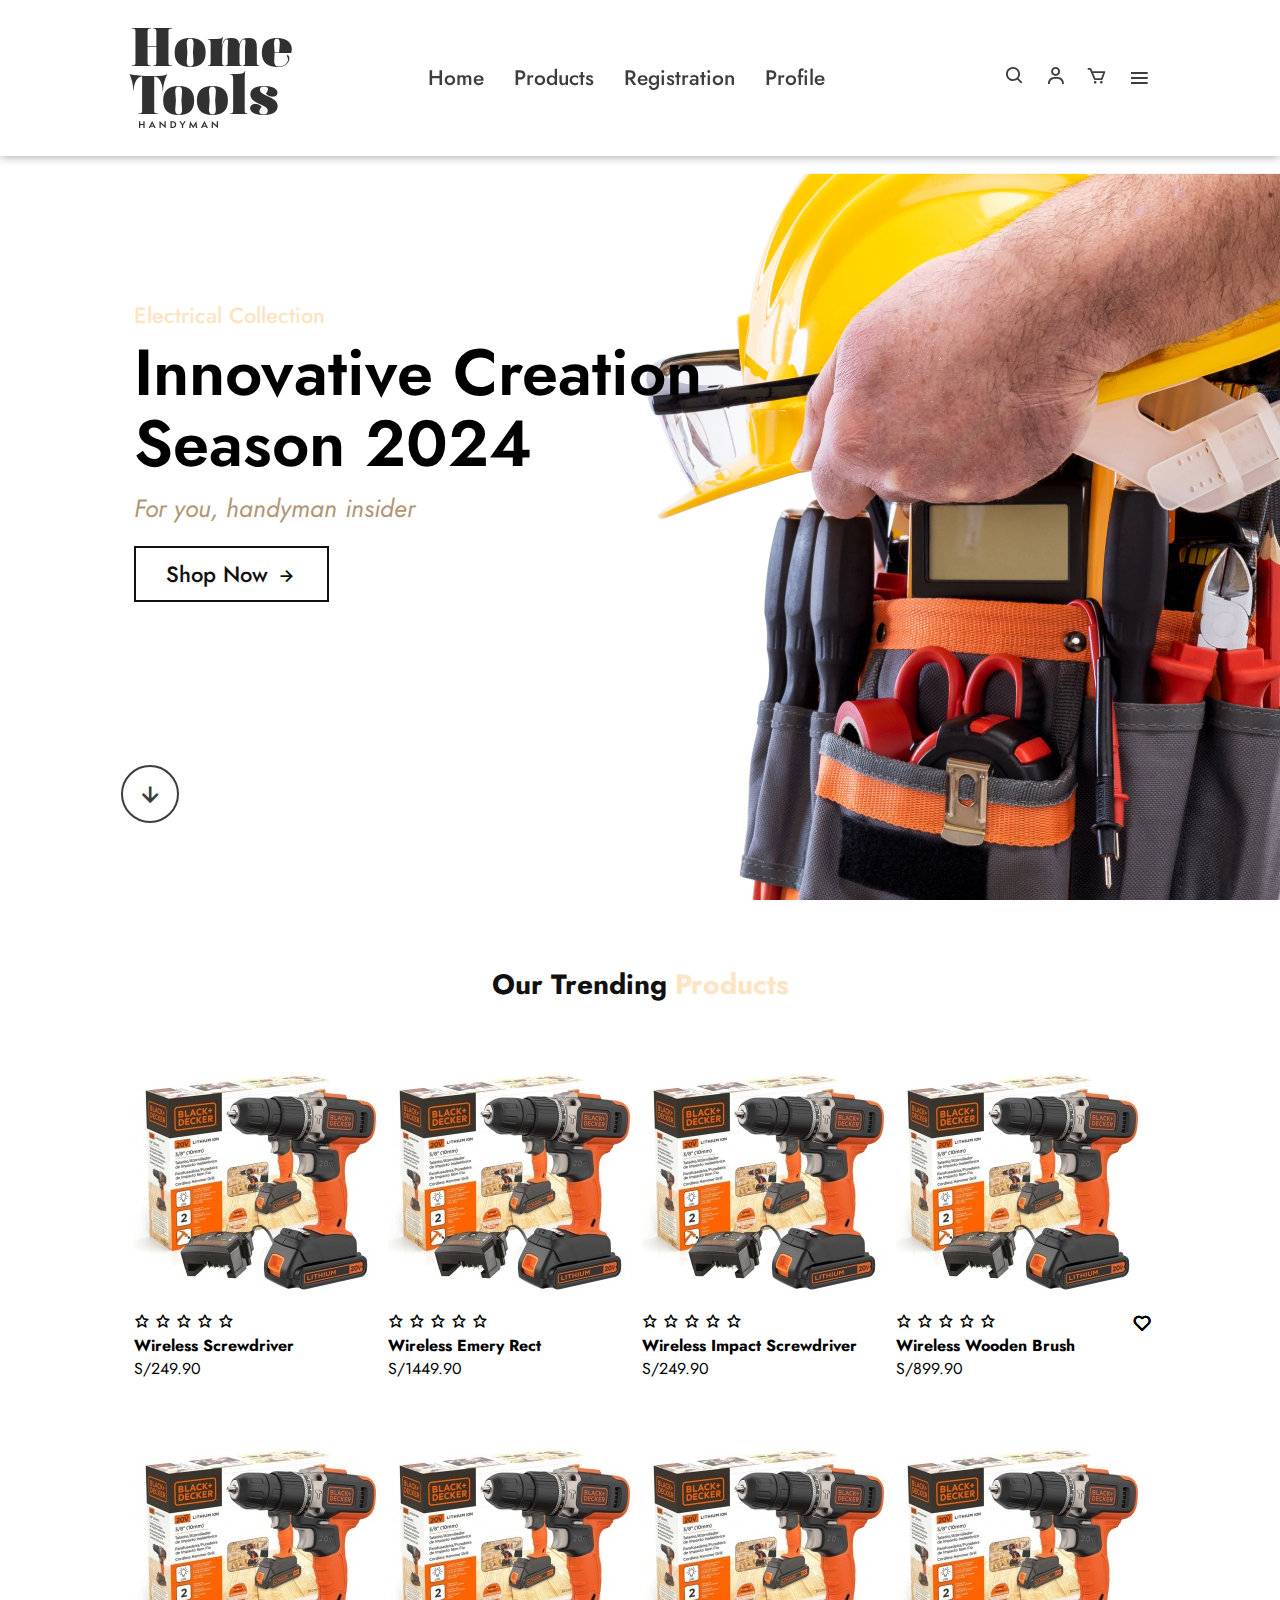
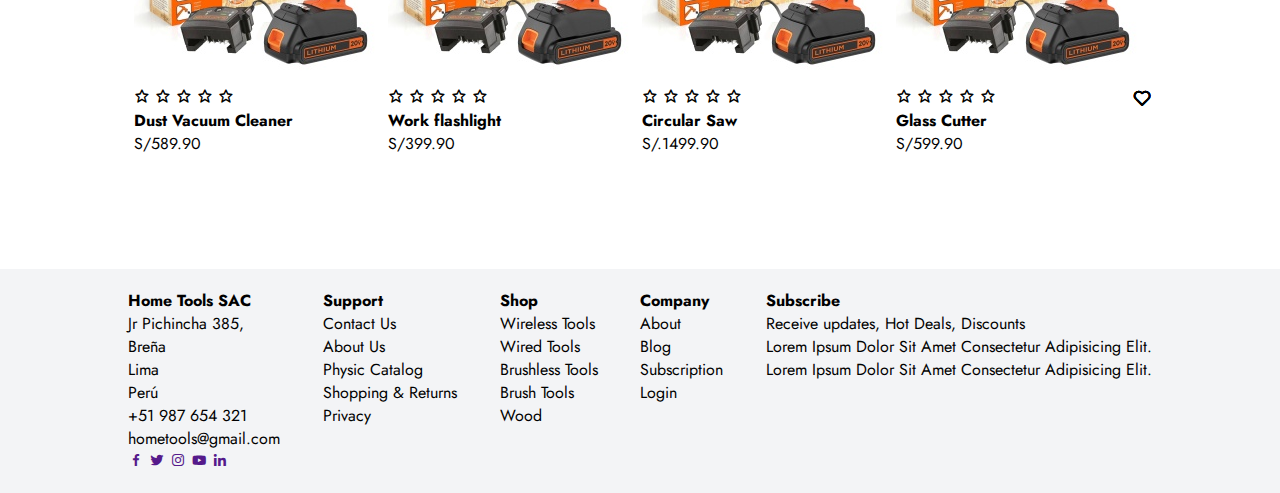
==== index.html @ b831c948 "primer commit tarea 2" ====
<!DOCTYPE html>
<html lang="en">
  <head>
    <meta charset="UTF-8" />
    <meta name="viewport" content="width=device-width, initial-scale=1.0" />
    <title>Catálogo de Productos</title>
    <link rel="stylesheet" href="styles.css" />
    <link rel="preconnect" href="https://fonts.googleapis.com" />
    <link rel="preconnect" href="https://fonts.gstatic.com" crossorigin />
    <link
      href="https://fonts.googleapis.com/css2?family=Fraunces:opsz,wght@9..144,300;9..144,400;9..144,700&family=Jost:wght@100;200;300;400;500;600;700&display=swap"
      rel="stylesheet"
    />
    <link
      rel="stylesheet"
      href="https://cdnjs.cloudflare.com/ajax/libs/font-awesome/6.5.1/css/all.min.css"
      integrity="sha512-DTOQO9RWCH3ppGqcWaEA1BIZOC6xxalwEsw9c2QQeAIftl+Vegovlnee1c9QX4TctnWMn13TZye+giMm8e2LwA=="
      crossorigin="anonymous"
      referrerpolicy="no-referrer"
    />
    <link
      rel="stylesheet"
      href="https://unpkg.com/boxicons@latest/css/boxicons.min.css"
    />
    <link href="https://cdn.jsdelivr.net/npm/bootstrap@5.3.2/dist/css/bootstrap.min.css" rel="stylesheet" integrity="sha384-T3c6CoIi6uLrA9TneNEoa7RxnatzjcDSCmG1MXxSR1GAsXEV/Dwwykc2MPK8M2HN" crossorigin="anonymous">
  </head>
  <body>
    <header class="head-back">
      <a href="#" class="logo"
        ><img src="./src/logo.png" alt="Logo Principal"
      /></a>

      <ul class="navmenu">
        <li><a href="index.html">Home</a></li>
        <li><a href="products.html">Products</a></li>
        <li><a href="registration.html">Registration</a></li>
        <li><a href="profile.html">Profile</a></li>
      </ul>

      <div class="nav-icon">
        <a href=""><i class="bx bx-search"></i></a>
        <a href="profile.html"><i class="bx bx-user"></i></a>
        <a href=""><i class="bx bx-cart"></i></a>

        <div class="bx bx-menu" id="menu-icon"></div>
      </div>
    </header>

    <section class="main-home">
      <div class="main-text">
        <h5>Electrical Collection</h5>
        <h1> 
          Innovative Creation <br />
          Season 2024
        </h1>
        <p>For you, handyman insider</p>
        <a href="#" class="main-btn"
          >Shop Now <i class="bx bx-right-arrow-alt"></i
        ></a>
      </div>

      <div class="down-arrow">
        <a href="#trending" class="down"
          ><i class="bx bx-down-arrow-alt"></i
        ></a>
      </div>
    </section>

    <section class="trending-product" id="trending">
      <div class="center-text">
        <h2>Our Trending <span>Products</span></h2>
      </div>

      <div class="products1">
        <div class="row">
          <img src="src/1.jpg" alt="Atornillador inalámbrico" />
          <div class="heart-icon">
            <i class="bx bx-heart"></i>
          </div>
          <div class="rating">
            <i class="bx bx-star"></i>
            <i class="bx bx-star"></i>
            <i class="bx bx-star"></i>
            <i class="bx bx-star"></i>
            <i class="bx bx-star"></i>
          </div>
          <div class="price">
            <h4>Wireless Screwdriver</h4>
            <p>S/249.90</p>
          </div>
        </div>

        <div class="row">
          <img src="src/1.jpg" alt="Esmeril recto" />
          <div class="heart-icon">
            <i class="bx bx-heart"></i>
          </div>
          <div class="rating">
            <i class="bx bx-star"></i>
            <i class="bx bx-star"></i>
            <i class="bx bx-star"></i>
            <i class="bx bx-star"></i>
            <i class="bx bx-star"></i>
          </div>
          <div class="price">
            <h4>Wireless Emery Rect</h4>
            <p>S/1449.90</p>
          </div>
        </div>

        <div class="row">
          <img src="src/1.jpg" alt="Atornillador de impacto" />
          <div class="heart-icon">
            <i class="bx bx-heart"></i>
          </div>
          <div class="rating">
            <i class="bx bx-star"></i>
            <i class="bx bx-star"></i>
            <i class="bx bx-star"></i>
            <i class="bx bx-star"></i>
            <i class="bx bx-star"></i>
          </div>
          <div class="price">
            <h4>Wireless Impact Screwdriver</h4>
            <p>S/249.90</p>
          </div>
        </div>

        <div class="row">
          <img src="src/1.jpg" alt="Cepillo Inalámbrico" />
          <div class="heart-icon">
            <i class="bx bx-heart"></i>
          </div>
          <div class="rating">
            <i class="bx bx-star"></i>
            <i class="bx bx-star"></i>
            <i class="bx bx-star"></i>
            <i class="bx bx-star"></i>
            <i class="bx bx-star"></i>
          </div>
          <div class="price">
            <h4>Wireless Wooden Brush</h4>
            <p>S/899.90</p>
          </div>
        </div>
    </div>
        <div class="products1">
          <div class="row">
            <img src="src/1.jpg" alt="Dust Vacuum Cleaner" />
            <div class="heart-icon">
              <i class="bx bx-heart"></i>
            </div>
            <div class="rating">
              <i class="bx bx-star"></i>
              <i class="bx bx-star"></i>
              <i class="bx bx-star"></i>
              <i class="bx bx-star"></i>
              <i class="bx bx-star"></i>
            </div>
            <div class="price">
              <h4>Dust Vacuum Cleaner</h4>
              <p>S/589.90</p>
            </div>
          </div>

          <div class="row">
            <img src="src/1.jpg" alt="Work Flashlight" />
            <div class="heart-icon">
              <i class="bx bx-heart"></i>
            </div>
            <div class="rating">
              <i class="bx bx-star"></i>
              <i class="bx bx-star"></i>
              <i class="bx bx-star"></i>
              <i class="bx bx-star"></i>
              <i class="bx bx-star"></i>
            </div>
            <div class="price">
              <h4>Work flashlight</h4>
              <p>S/399.90</p>
            </div>
          </div>

          <div class="row">
            <img src="src/1.jpg" alt="Circular Saw" />
            <div class="heart-icon">
              <i class="bx bx-heart"></i>
            </div>
            <div class="rating">
              <i class="bx bx-star"></i>
              <i class="bx bx-star"></i>
              <i class="bx bx-star"></i>
              <i class="bx bx-star"></i>
              <i class="bx bx-star"></i>
            </div>
            <div class="price">
              <h4>Circular Saw</h4>
              <p>S/.1499.90</p>
            </div>
          </div>

          <div class="row">
            <img src="src/1.jpg" alt="Glass Cutter" />
            <div class="heart-icon">
              <i class="bx bx-heart"></i>
            </div>
            <div class="rating">
              <i class="bx bx-star"></i>
              <i class="bx bx-star"></i>
              <i class="bx bx-star"></i>
              <i class="bx bx-star"></i>
              <i class="bx bx-star"></i>
            </div>
            <div class="price">
              <h4>Glass Cutter</h4>
              <p>S/599.90</p>
            </div>
          </div>
        </div>
      </div>
    </section>

    <footer class="contact">
        <div class="contact-info">
            <div class="first-info">
                <h4>Home Tools SAC</h4>

                <p>Jr Pichincha 385, <br> Breña <br> Lima <br> Perú</p>
                <p>+51 987 654 321</p>
                <p>hometools@gmail.com</p>

                <div class="social-icon">
                    <a href=""><i class='bx bxl-facebook' ></i></a>
                    <a href=""><i class='bx bxl-twitter' ></i></a>
                    <a href=""><i class='bx bxl-instagram' ></i></a>
                    <a href=""><i class='bx bxl-youtube' ></i></a>
                    <a href=""><i class='bx bxl-linkedin' ></i></a>
                </div>
            </div>
            <div class="second-info">
                <h4>Support</h4>
                <p>Contact Us</p>
                <p>About Us</p>
                <p>Physic Catalog</p>
                <p>Shopping & Returns</p>
                <p>Privacy</p>
            </div>

            <div class="third-info">
                    <h4>Shop</h4>
                    <p>Wireless Tools</p>
                    <p>Wired Tools</p>
                    <p>Brushless Tools</p>
                    <p>Brush Tools</p>
                    <p>Wood</p>
            </div>

            <div class="fourth-info">
                <h4>Company</h4>
                <p>About</p>
                <p>Blog</p>
                <p>Subscription</p>
                <p>Login</p>
            </div>

            <div class="five">
                <h4>Subscribe</h4>
                <p>Receive updates, Hot Deals, Discounts</p>
                <p>Lorem Ipsum Dolor Sit Amet Consectetur Adipisicing Elit.</p>
                <p>Lorem Ipsum Dolor Sit Amet Consectetur Adipisicing Elit.</p>
                <p></p>
            </div>
        </div>
    </footer>



    <script src="https://cdn.jsdelivr.net/npm/bootstrap@5.3.2/dist/js/bootstrap.bundle.min.js" integrity="sha384-C6RzsynM9kWDrMNeT87bh95OGNyZPhcTNXj1NW7RuBCsyN/o0jlpcV8Qyq46cDfL" crossorigin="anonymous"></script>
  </body>
</html>
---- styles.css ----
*{
    margin: 0;
    padding: 0;
    box-sizing: border-box;
    font-family: 'Jost', sans-serif;
    list-style: none;
    text-decoration: none;
}

header{
    position: fixed;
    width: 100%;
    top: 0;
    right: 0;
    z-index: 1000;
    display: flex;
    align-items: center;
    justify-content: space-between;
    background: #fff;
    padding: 20px 10%;
    box-shadow: 0px 0px 10px rgb(0 0 0 / 40%);
}
.logo{
    max-width: 120px;
    height: auto;
}

.navmenu{
    display: flex;
}

.navmenu a{
    color: #3d3d3d;
    font-size: 21px;
    text-transform: capitalize;
    padding: 15px 15px;
    font-weight: 500;
    transition: all .5s ease;
}

.navmenu a:hover{
    color: bisque;
}

.nav-icon{
    display: flex;
    align-items: center;
}

.nav-icon i{
    margin-right: 20px;
    color: #3d3d3d;
    font-size: 21px;
    font-weight: 500;
    transition: all .5s ease;
}

.nav-icon i:hover{
    transform: scale(1.5);
    color: bisque;
}

#menu-icon{
    font-size: 25px;
    color: #3d3d3d;
    z-index: 10001;
    cursor: pointer;
}

section{
    padding: 5% 10.5%;
}

.main-home{
    width: 100%;
    height: 100vh;
    background-image: url(src/banner.png);
    background-position: center;
    background-size: cover;
    display: grid;    
    grid-template-columns: repeat(1, 1fr);
    align-items: center;
}
.main-text h5{
    color:bisque;
    font-size: 22px;
    text-transform: capitalize;
    font-weight: 500;
}

.main-text h1{
    color: #000;
    font-size: 65px;
    text-transform: capitalize;
    line-height: 1.1;
    font-weight: 600;
    margin: 6px 0 10px;
}

.main-text p{
    color: rgb(175, 150, 119);
    font-size: 25px;
    font-style: italic;
    margin-bottom: 20px;
}

.main-btn{
    display: inline-block;
    color: #111;
    font-size: 22px;
    font-weight: 500;
    text-transform: capitalize;
    border: 2px solid #111;
    padding: 10px 30px;
    transition: all .42s ease;
}

.main-btn:hover{
    background-color: #000;
    color: #fff;
}

.main-btn i{
    vertical-align: middle;
}

.down-arrow{
    position: absolute;
    top: 85%;
    right: 86%;
}

.down i{
    font-size: 30px;
    color: #3d3d3d;
    border: 2px solid #3d3d3d;
    border-radius: 80%;
    padding: 12px 12px;
}

.down i:hover{
    background-color: #3d3d3d;
    color: #fff;
    transition: all .42s ease;
}

.center-text h2{
    color: #111;
    font-size: 28px;
    text-transform: capitalize;
    text-align: center;
    margin-bottom: 30px;
}

.center-text span{
    color: bisque;

}

.products1, .products2{
    display: flex;
    justify-content: space-between;
    margin: 50px 0;
    transition: all 0.5s;
}

.row img:hover{
    transform: scale(0.9);
}

.row .heart-icon{
    position: absolute;
    right: 10%;
    font-size: 20px;
}

.row .heart-icon:hover{
    color: bisque;
}

.ratting i{
    color: bisque;
    font-size: 18px;
}

footer{
    position:relative;
    width: 100%;
    bottom: 0;
    right: 0;
    background: #f3f4f6;
    padding: 20px 10%;
}

.contact-info{
    display: flex;
    align-items:start;
    justify-content: space-between;
}

.wrapper{
    display: flex;
    justify-content: center;
    align-items: center;
    min-height: 100vh;
    padding-bottom: 0;
}

.reg-form{
    width: 750px;
    background: rgba(255,228,196,0.9);
    border-radius: 10px;
    color: #8f8d8d;
    padding: 40px 35px 55px;
    border: 2px solid rgba(102, 98, 98, 0.2);
    box-shadow: 0 0 10px rgba(0, 0, 0, .2);
}

.reg-form h1{
    font-size: 36px;
    text-align: center;
    margin-bottom: 20px;
}

.wrapper .input-box{
    display: flex;
    justify-content: space-between;
    flex-wrap: wrap;
}

.input-box .input-field{
    position: relative;
    width: 48%;
    height: 50px;
    margin: 13px 0;

}

.input-box .input-field input{
    width: 100%;
    height: 100%;
    background: transparent;
    border: 2px solid rgba(102, 98, 98, 0.2);
    outline: none;
    font-size: 16px;
    color: #fff;
    border-radius: 6px;
    padding: 15px 15px 15px 40px;
}

.input-box .input-field input::placeholder{
    color: #fff;
}

.input-box .input-field i{
    position: absolute;
    left: 15px;
    top: 50%;
    transform: translateY(-50%);
    font-size: 20px;
}
.reg-form label{
    display: inline-block;
    font-size: 14.5px;
    margin: 10px 0 23px;
}

.reg-form label input{
    accent-color: #fff;
    margin-right: 5px;
}
.reg-form .btn{
    width: 100%;
    height: 45px;
    background: #fff;
    border: none;
    outline: none;
    border-radius: 6px;
    box-shadow: 0 0 10px rgba(0, 0, 0, .1);
    cursor: pointer;
    font-size: 16px;
    color: #333;
    font-weight: 600;
}

.container{
    background: bisque;
    width: 540px;
    height: 465px;
    margin: 0 auto;
    position: relative;
    margin-top: 10%;
    box-shadow: 2px 5px 20px rgba(119, 119, 119, 0.5);

}

.logo2{
    float: right;
    margin-right: 12px;
    margin-top: 12px;
    color: rgb(102, 98, 98);
    font-weight: 900;
    font-size: 1.5rem;
    letter-spacing: 1px;
}

.CTA{
    width: 80px;
    height: 40px;
    right: -20px;    
    bottom: 0;
    margin-bottom: 90px;
    position: absolute;
    z-index: 1s;
    font-size: 1em;
    transform: rotate(-90deg);
    transition: all .5s ease-in-out;
    cursor: pointer;
}

.CTA h1{
    color: #9e9a9a;
    margin-top: 10px;
    margin-left: 9px;
}

.CTA:hover{
    transform: scale(1.6);
}

.leftbox{
    float: left;
    top: -5%;
    left: 5%;
    position: absolute;
    width: 15%;
    height: 110%;
    background: #000;
    box-shadow: 3px 3px 10px rgba(119, 119, 119, 0.5);
}

nav a{
    list-style: none;
    padding: 35px;
    color: #fff;
    font-size: 1.1em;
    display: block;
    transition: all 0.3s ease-in-out;
}

nav a:hover{
    color: bisque;
    transform: scale(1.8);
    cursor: pointer;
}

nav a:first-child{
    margin-top: 7px ;
}

.active{
    color: bisque;
}

.rightbox{
    float: right;
    width: 45%;
    height: 100%;
}

.profile{
    position: absolute;
    width: 70%;
}

.profile h1{
    color: #9e9a9a;
    font-size: 1em;
    margin-top: 60px;
    margin-bottom: 35px;
}

.profile h2{
    color: #777;
    width: 80%;
    text-transform: uppercase;
    font-size: 13px;
    letter-spacing: 1px;
    margin-left: 2px;
}

.profile p{
    border-width: 1px;
    border-style: solid;
    border-image: linear-gradient(to right,#3fb6a8,  rgba(126,211,134,0.5)) 1 0%;
    border-top: 0;
    width: 80%;
    font-size: 0.95em;
    padding: 7px 0;
    color: #070707;
}

.btn2{
    float: right;
    text-transform: uppercase;
    font-size: 10px;
    border: none;
    color: #000;
}

.btn2:hover{
    text-decoration: underline;
    font-weight: 900;
}
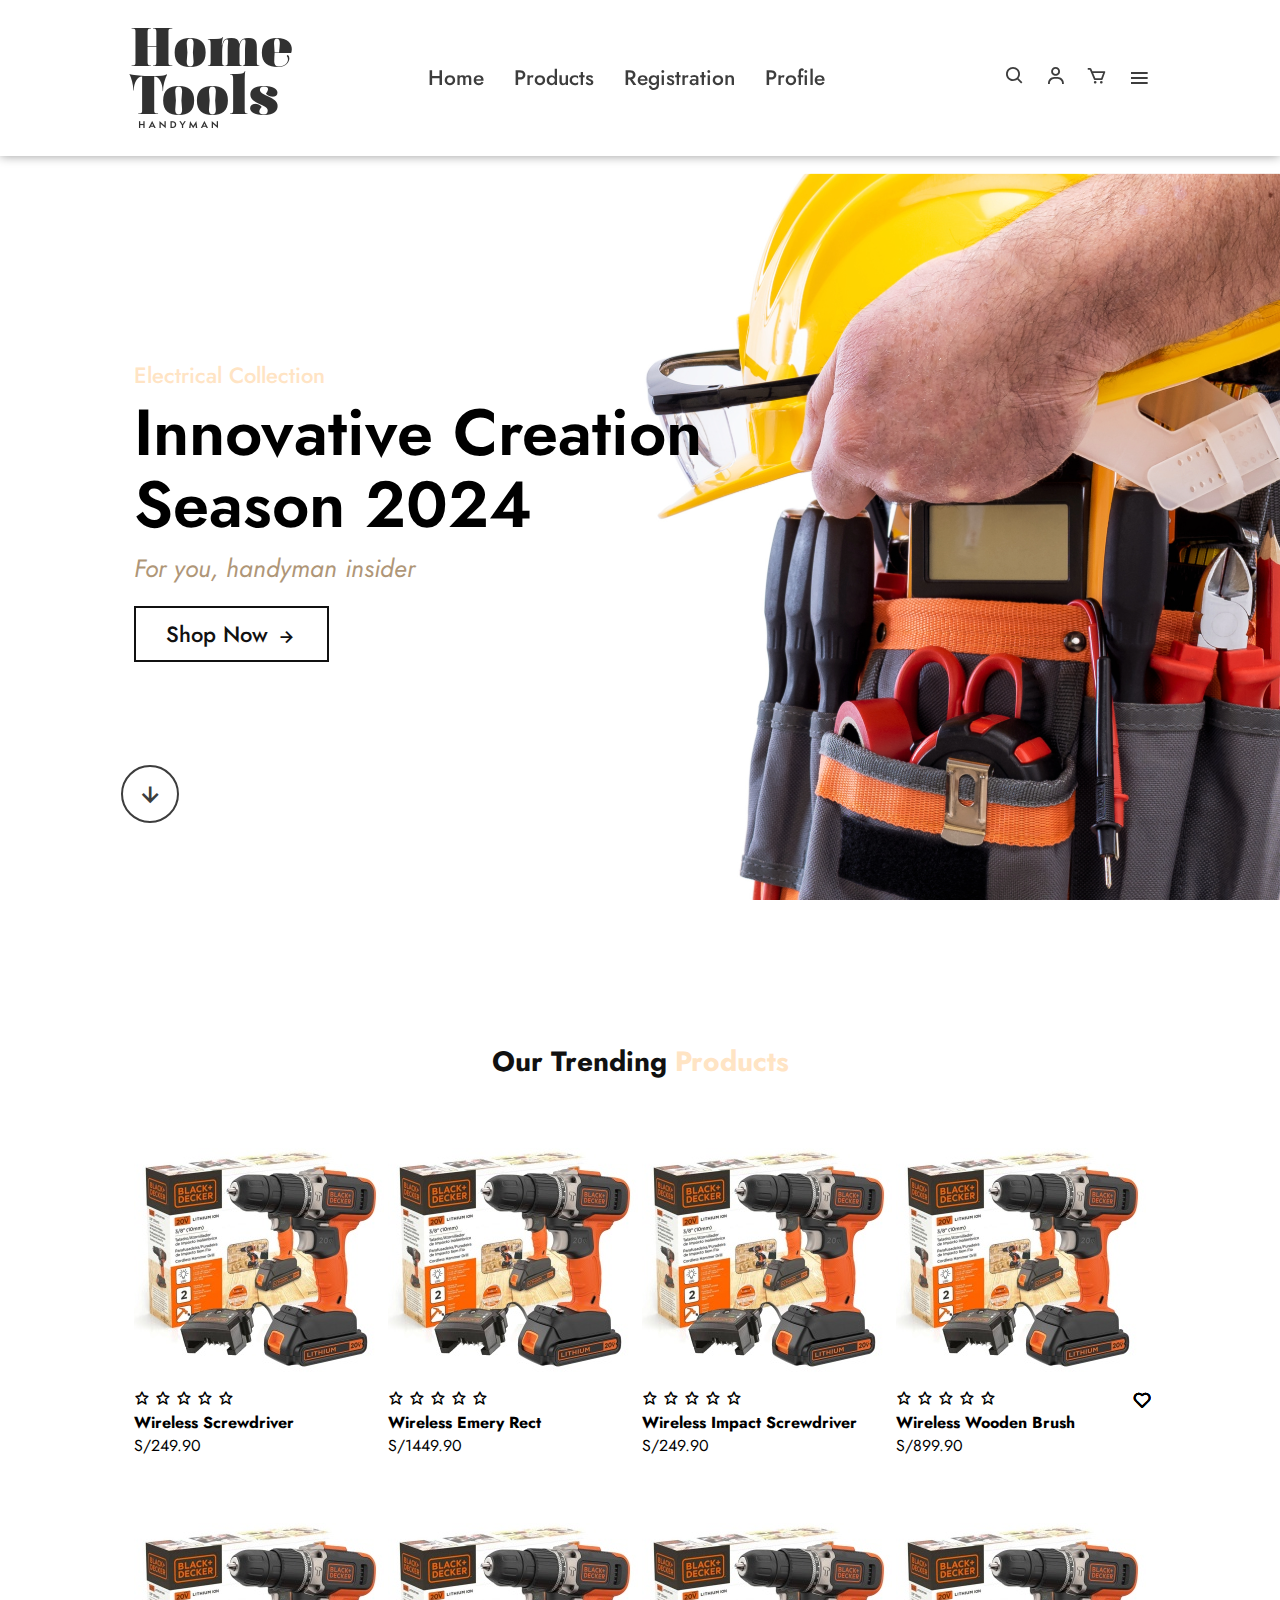
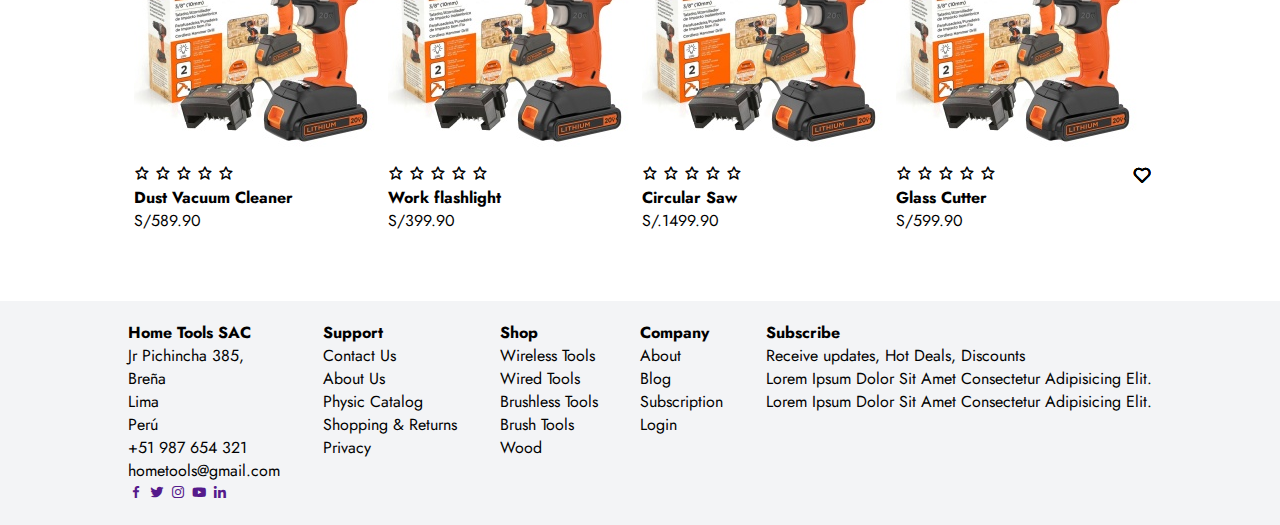
==== commit c1a0da56: "Productos con Bootstrap" ====
--- a/index.html
+++ b/index.html
@@ -23,7 +23,7 @@
       href="https://unpkg.com/boxicons@latest/css/boxicons.min.css"
     />
     <link href="https://cdn.jsdelivr.net/npm/bootstrap@5.3.2/dist/css/bootstrap.min.css" rel="stylesheet" integrity="sha384-T3c6CoIi6uLrA9TneNEoa7RxnatzjcDSCmG1MXxSR1GAsXEV/Dwwykc2MPK8M2HN" crossorigin="anonymous">
-  </head>
+  </head> 
   <body>
     <header class="head-back">
       <a href="#" class="logo"
--- a/styles.css
+++ b/styles.css
@@ -68,7 +68,7 @@
 }
 
 section{
-    padding: 5% 10.5%;
+    padding: 11% 10.5% 1.5%;
 }
 
 .main-home{
@@ -413,5 +413,8 @@
     font-weight: 900;
 }
 
-
-
+.fila{
+    margin-top: 10px;
+    margin-bottom: 10px;
+}
+
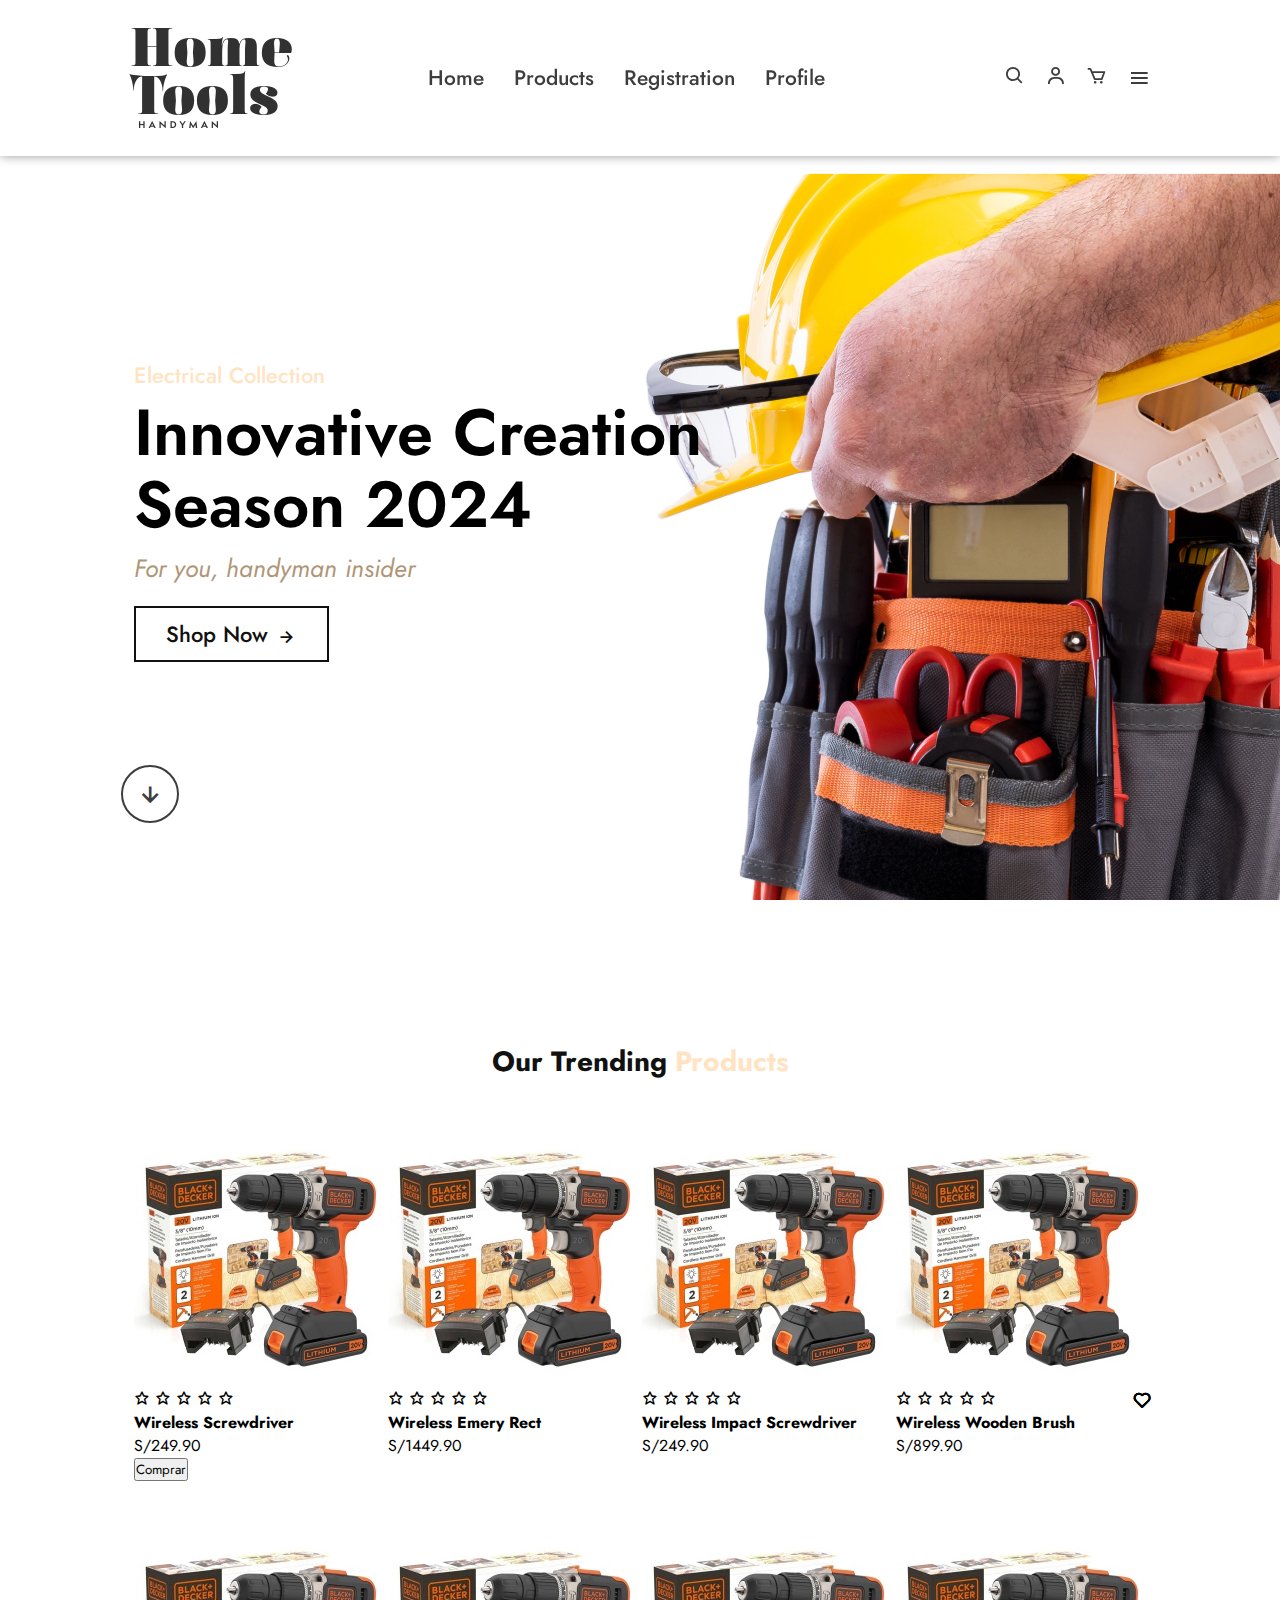
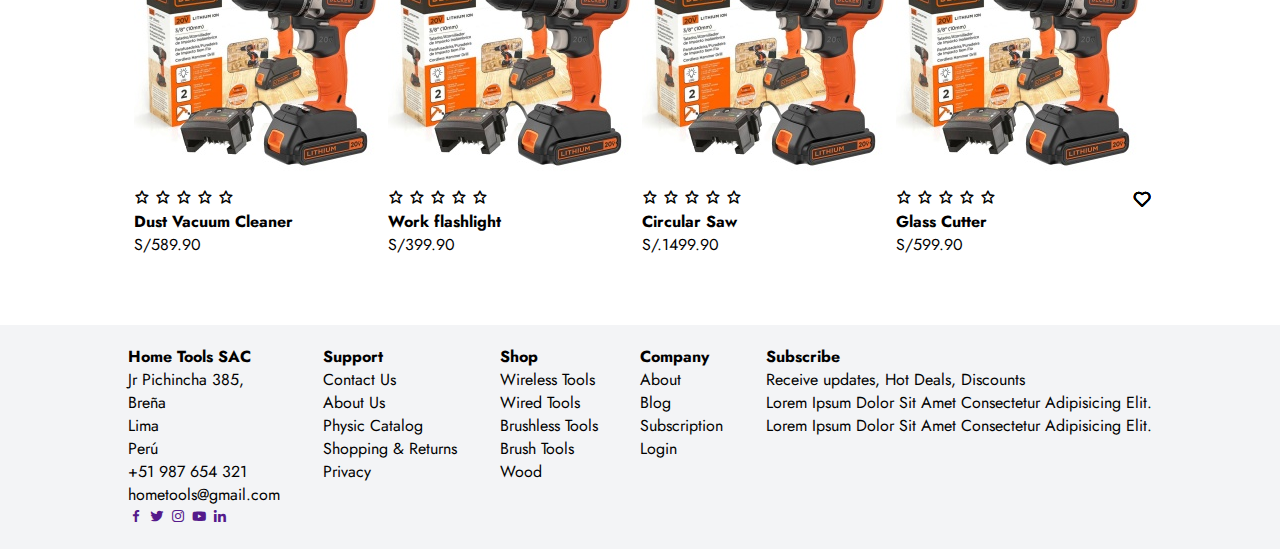
==== commit 5a267b6d: "Se agrega botón comprar en todos los productos" ====
--- a/index.html
+++ b/index.html
@@ -87,6 +87,7 @@
           <div class="price">
             <h4>Wireless Screwdriver</h4>
             <p>S/249.90</p>
+            <button class="btn-comp">Comprar</button>
           </div>
         </div>
 
@@ -274,7 +275,7 @@
     </footer>
 
 
-
+    <script src="script.js"></script>
     <script src="https://cdn.jsdelivr.net/npm/bootstrap@5.3.2/dist/js/bootstrap.bundle.min.js" integrity="sha384-C6RzsynM9kWDrMNeT87bh95OGNyZPhcTNXj1NW7RuBCsyN/o0jlpcV8Qyq46cDfL" crossorigin="anonymous"></script>
   </body>
 </html>
--- a/styles.css
+++ b/styles.css
@@ -418,3 +418,18 @@
     margin-bottom: 10px;
 }
 
+
+.btn-comprar{
+    background-color: #263143;
+    color: #fff;
+    width: 100px;
+    height: 35px;
+    border-radius: 10px ;
+    border: none;
+    font-size: 17px;
+    font-weight: 300;
+}
+
+.btn-comprar:hover{
+    background-color: #2d4263;
+}